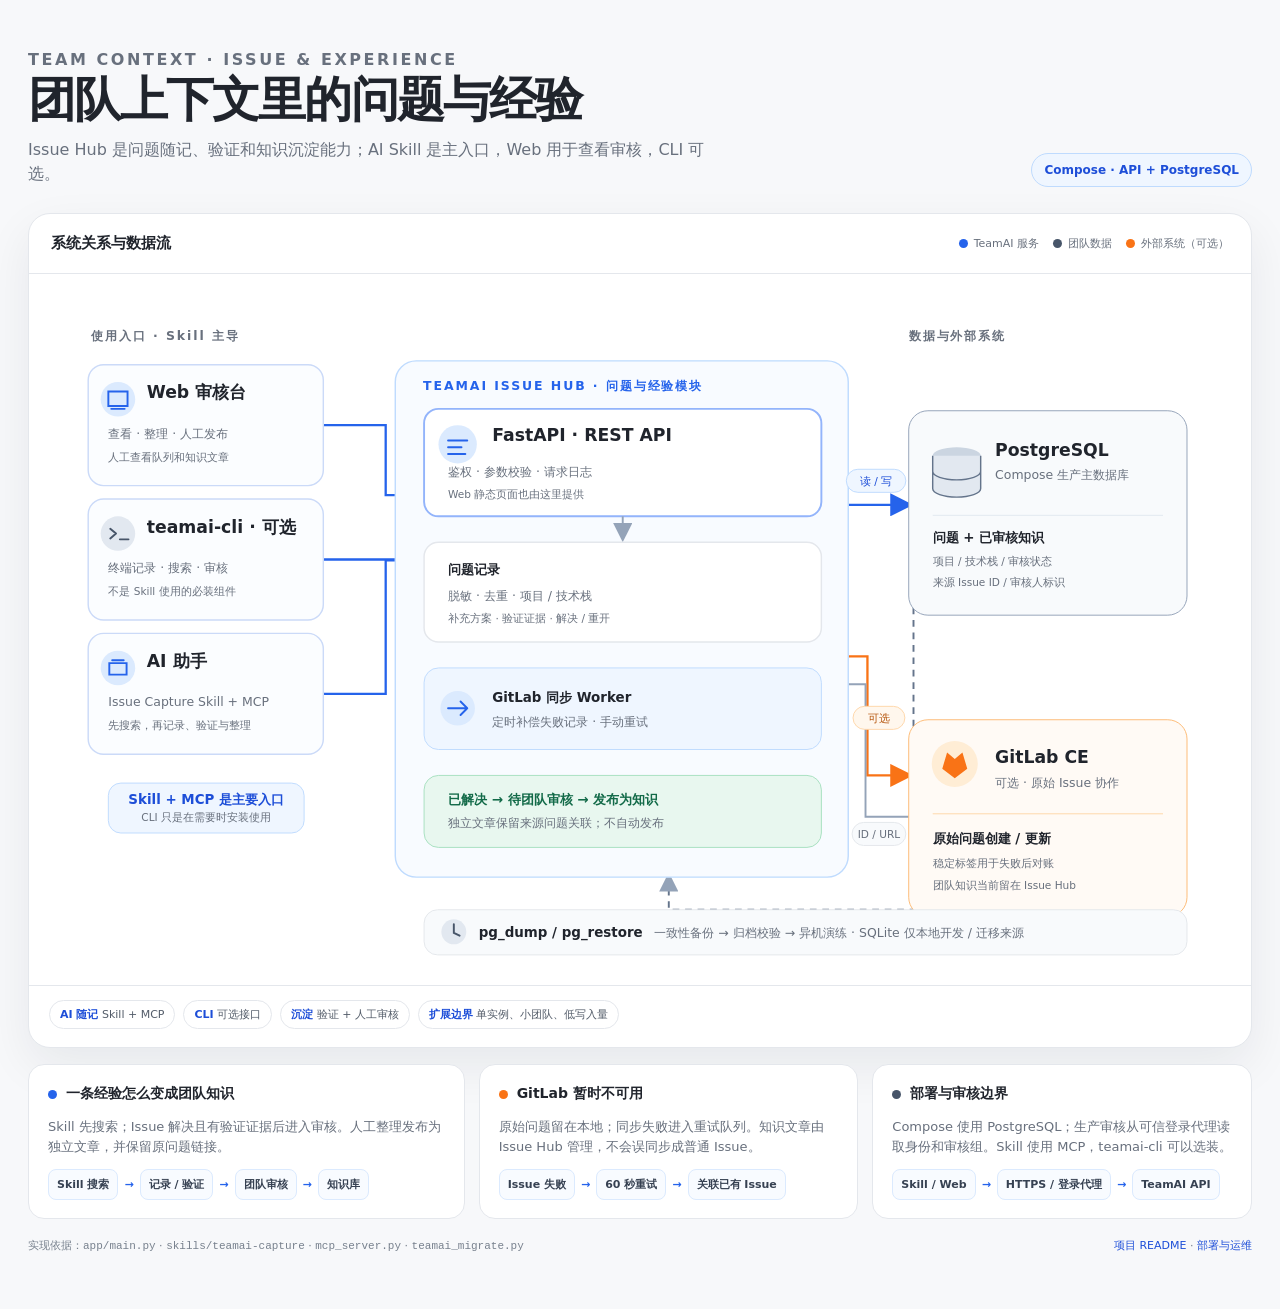
==== ARCHITECTURE.html @ 87b4b5ca "Implement private notes, PostgreSQL storage, and UI refresh" ====
<!doctype html>
<html lang="zh-CN">
<head>
  <meta charset="utf-8">
  <meta name="viewport" content="width=device-width, initial-scale=1">
  <meta name="theme-color" content="#f7f7f8">
  <title>TeamAI Issue Hub · 架构说明</title>
  <style>
    :root{color-scheme:light;--ink:#20242c;--muted:#68707d;--line:#e4e7ec;--paper:#fff;--canvas:#f7f8fa;--blue:#2563eb;--blue-dark:#1d4ed8;--blue-soft:#eff6ff;--cyan:#dff5ff;--green:#16855b;--green-soft:#e8f7ef;--shadow:0 18px 48px rgba(15,23,42,.07)}
    *{box-sizing:border-box}body{margin:0;background:var(--canvas);color:var(--ink);font:15px/1.55 Inter,ui-sans-serif,system-ui,-apple-system,"Segoe UI",sans-serif}.page{max-width:1320px;margin:auto;padding:36px 28px 54px}.hero{display:flex;align-items:flex-end;justify-content:space-between;gap:28px;margin-bottom:26px}.eyebrow{margin:0 0 8px;color:var(--blue);font-size:11px;font-weight:800;letter-spacing:.16em;text-transform:uppercase}.hero h1{margin:0;font-size:clamp(30px,4vw,48px);letter-spacing:-.04em;line-height:1.1}.hero p{max-width:680px;margin:12px 0 0;color:var(--muted);font-size:16px}.version{flex:none;border:1px solid #bfdbfe;border-radius:999px;background:var(--blue-soft);padding:7px 12px;color:var(--blue-dark);font-size:12px;font-weight:700}.diagram-shell{overflow:hidden;border:1px solid var(--line);border-radius:22px;background:var(--paper);box-shadow:var(--shadow)}.diagram-head{display:flex;align-items:center;justify-content:space-between;padding:18px 22px;border-bottom:1px solid var(--line)}.diagram-head h2{margin:0;font-size:15px}.legend{display:flex;flex-wrap:wrap;gap:14px;color:var(--muted);font-size:11px}.legend span{display:inline-flex;align-items:center;gap:6px}.dot{width:9px;height:9px;border-radius:50%;background:var(--blue)}.dot.db{background:#475569}.dot.external{background:#f97316}.svg-wrap{padding:12px 16px 8px;overflow-x:auto}.architecture{display:block;width:100%;height:auto;min-width:780px}.architecture text{font-family:Inter,ui-sans-serif,system-ui,-apple-system,"Segoe UI",sans-serif;fill:var(--ink)}.architecture .small{font-size:13px;fill:var(--muted)}.architecture .tiny{font-size:11px;fill:var(--muted)}.architecture .title{font-size:18px;font-weight:750}.architecture .label{font-size:14px;font-weight:700}.architecture .node{fill:#fff;stroke:var(--line);stroke-width:1.5}.architecture .client{fill:#fbfdff;stroke:#cbdaf8}.architecture .service{fill:#fff;stroke:#93b4fb;stroke-width:2}.architecture .database{fill:#f8fafc;stroke:#94a3b8}.architecture .gitlab{fill:#fffaf5;stroke:#fdba74}.architecture .subtle{fill:#f8fafc;stroke:var(--line)}.architecture .accent{fill:var(--blue-soft);stroke:#bfdbfe}.architecture .success{fill:var(--green-soft);stroke:#a7e0c0}.architecture .flow{fill:none;stroke:var(--blue);stroke-width:2.4;marker-end:url(#arrow)}.architecture .flow-muted{fill:none;stroke:#94a3b8;stroke-width:2;marker-end:url(#arrowMuted)}.architecture .flow-dash{fill:none;stroke:#64748b;stroke-width:2;stroke-dasharray:7 6;marker-end:url(#arrowMuted)}.architecture .optional{fill:none;stroke:#f97316;stroke-width:2.4;marker-end:url(#arrowOrange)}.architecture .icon-blue{fill:#dbeafe}.architecture .icon-slate{fill:#e2e8f0}.architecture .icon-orange{fill:#ffedd5}.architecture .icon-green{fill:#dcfce7}.diagram-foot{display:flex;flex-wrap:wrap;gap:8px;padding:14px 20px 18px;border-top:1px solid var(--line)}.tag{border:1px solid var(--line);border-radius:999px;background:#fff;padding:5px 10px;color:#535c69;font-size:11px}.tag strong{color:var(--blue-dark)}.support{display:grid;grid-template-columns:1.15fr 1fr 1fr;gap:14px;margin-top:16px}.card{min-height:130px;border:1px solid var(--line);border-radius:16px;background:#fff;padding:18px 19px}.card h3{display:flex;align-items:center;gap:9px;margin:0 0 12px;font-size:14px}.card p{margin:0;color:var(--muted);font-size:13px}.flowline{display:flex;align-items:center;gap:6px;margin-top:12px;color:#364152;font-size:11px;font-weight:650}.step{border:1px solid #dbeafe;border-radius:8px;background:#f8fbff;padding:6px 8px}.arrow{color:var(--blue);font-weight:800}.warning{color:#b45309}.fineprint{display:flex;justify-content:space-between;gap:16px;margin-top:18px;color:#77808d;font-size:11px}.fineprint a{color:var(--blue-dark);text-decoration:none}.fineprint a:hover{text-decoration:underline}
    @media(max-width:760px){.page{padding:24px 14px 36px}.hero{align-items:flex-start;flex-direction:column;gap:14px}.hero p{font-size:14px}.diagram-head{align-items:flex-start;flex-direction:column;gap:10px}.svg-wrap{padding:8px}.support{grid-template-columns:1fr}.card{min-height:unset}.fineprint{flex-direction:column}}
    @media(prefers-reduced-motion:reduce){*,*::before,*::after{scroll-behavior:auto!important;transition-duration:.01ms!important}}
  </style>
</head>
<body>
<main class="page">
  <header class="hero">
    <div><p class="eyebrow">TEAM CONTEXT · ISSUE & EXPERIENCE</p><h1>团队上下文里的问题与经验</h1><p>Issue Hub 是问题随记、验证和知识沉淀能力；AI Skill 是主入口，Web 用于查看审核，CLI 可选。</p></div>
    <span class="version">Compose · API + PostgreSQL</span>
  </header>

  <section class="diagram-shell" aria-labelledby="map-title">
    <div class="diagram-head"><h2 id="map-title">系统关系与数据流</h2><div class="legend"><span><i class="dot"></i>TeamAI 服务</span><span><i class="dot db"></i>团队数据</span><span><i class="dot external"></i>外部系统（可选）</span></div></div>
    <div class="svg-wrap">
      <svg class="architecture" viewBox="0 0 1240 720" role="img" aria-labelledby="svg-title svg-desc">
        <title id="svg-title">TeamAI Issue Hub 系统架构图</title>
        <desc id="svg-desc">Web、可选命令行和通过 Skill 使用 MCP 的 AI 助手访问 TeamAI Issue Hub API；Compose 团队部署由 PostgreSQL 保存问题和审核后的知识，可选同步原始 Issue 到 GitLab；PostgreSQL 通过 pg_dump 备份并由 pg_restore 校验与恢复。</desc>
        <defs>
          <marker id="arrow" markerWidth="10" markerHeight="10" refX="8" refY="5" orient="auto"><path d="M0 0 10 5 0 10z" fill="#2563eb"/></marker>
          <marker id="arrowMuted" markerWidth="10" markerHeight="10" refX="8" refY="5" orient="auto"><path d="M0 0 10 5 0 10z" fill="#94a3b8"/></marker>
          <marker id="arrowOrange" markerWidth="10" markerHeight="10" refX="8" refY="5" orient="auto"><path d="M0 0 10 5 0 10z" fill="#f97316"/></marker>
        </defs>

        <!-- flow paths behind nodes -->
        <path class="flow" d="M286 145 H355 V218 H405"/><path class="flow" d="M286 285 H370 V252 H405"/><path class="flow" d="M286 425 H355 V286 H405"/>
        <path class="flow" d="M815 228 H900"/><path class="optional" d="M815 386 H857 V510 H900"/>
        <path class="flow-muted" d="M900 553 H855 V415 H815"/>
        <path class="flow-dash" d="M905 335 V650 H650 V615"/>

        <!-- client group -->
        <text x="48" y="56" class="small" style="font-weight:800;letter-spacing:2px">使用入口 · Skill 主导</text>
        <rect x="45" y="82" width="245" height="126" rx="16" class="node client"/>
        <circle cx="76" cy="118" r="18" class="icon-blue"/><path d="M66 110h20v15H66zM69 128h14" fill="none" stroke="#2563eb" stroke-width="2" stroke-linecap="round"/>
        <text x="106" y="117" class="title">Web 审核台</text><text x="66" y="158" class="small">查看 · 整理 · 人工发布</text><text x="66" y="182" class="tiny">人工查看队列和知识文章</text>

        <rect x="45" y="222" width="245" height="126" rx="16" class="node client"/>
        <circle cx="76" cy="258" r="18" class="icon-slate"/><path d="m68 253 6 5-6 5m10 1h9" fill="none" stroke="#475569" stroke-width="2" stroke-linecap="round" stroke-linejoin="round"/>
        <text x="106" y="257" class="title">teamai-cli · 可选</text><text x="66" y="298" class="small">终端记录 · 搜索 · 审核</text><text x="66" y="322" class="tiny">不是 Skill 使用的必装组件</text>

        <rect x="45" y="362" width="245" height="126" rx="16" class="node client"/>
        <circle cx="76" cy="398" r="18" class="icon-blue"/><path d="M67 393h18v12H67zM70 390h12" fill="none" stroke="#2563eb" stroke-width="2" stroke-linecap="round"/>
        <text x="106" y="397" class="title">AI 助手</text><text x="66" y="438" class="small">Issue Capture Skill + MCP</text><text x="66" y="462" class="tiny">先搜索，再记录、验证与整理</text>

        <rect x="66" y="518" width="204" height="52" rx="13" class="accent"/>
        <text x="168" y="540" text-anchor="middle" class="label" style="fill:#1d4ed8">Skill + MCP 是主要入口</text><text x="168" y="558" text-anchor="middle" class="tiny">CLI 只是在需要时安装使用</text>

        <!-- TeamAI service boundary -->
        <rect x="365" y="78" width="472" height="538" rx="22" fill="#f8fbff" stroke="#bfdbfe" stroke-width="1.5"/>
        <text x="394" y="108" class="small" style="font-weight:800;letter-spacing:2px;fill:#2563eb">TEAMAI ISSUE HUB · 问题与经验模块</text>
        <rect x="395" y="128" width="414" height="112" rx="15" class="service"/>
        <circle cx="430" cy="165" r="20" class="icon-blue"/><path d="M420 161h20M420 168h14M420 175h18" stroke="#2563eb" stroke-width="2" stroke-linecap="round"/>
        <text x="466" y="162" class="title">FastAPI · REST API</text><text x="420" y="198" class="small">鉴权 · 参数校验 · 请求日志</text><text x="420" y="221" class="tiny">Web 静态页面也由这里提供</text>

        <path class="flow-muted" d="M602 240 V263"/>
        <rect x="395" y="267" width="414" height="104" rx="15" class="node"/>
        <text x="420" y="300" class="label">问题记录</text><text x="420" y="327" class="small">脱敏 · 去重 · 项目 / 技术栈</text><text x="420" y="350" class="tiny">补充方案 · 验证证据 · 解决 / 重开</text>

        <rect x="395" y="398" width="414" height="85" rx="15" class="accent"/>
        <circle cx="430" cy="440" r="18" class="icon-blue"/><path d="M420 440h20m-7-7 7 7-7 7" fill="none" stroke="#2563eb" stroke-width="2" stroke-linecap="round" stroke-linejoin="round"/>
        <text x="466" y="434" class="label">GitLab 同步 Worker</text><text x="466" y="459" class="small">定时补偿失败记录 · 手动重试</text>

        <rect x="395" y="510" width="414" height="75" rx="15" class="success"/>
        <text x="420" y="540" class="label" style="fill:#126a48">已解决 → 待团队审核 → 发布为知识</text><text x="420" y="564" class="small">独立文章保留来源问题关联；不自动发布</text>

        <!-- data systems -->
        <text x="900" y="56" class="small" style="font-weight:800;letter-spacing:2px">数据与外部系统</text>
        <rect x="900" y="130" width="290" height="213" rx="20" class="database"/>
        <ellipse cx="950" cy="177" rx="25" ry="9" fill="#cbd5e1"/><path d="M925 177v34c0 5 11 9 25 9s25-4 25-9v-34m-50 16c0 5 11 9 25 9s25-4 25-9" fill="#e2e8f0" stroke="#64748b" stroke-width="1.5"/>
        <text x="990" y="177" class="title">PostgreSQL</text><text x="990" y="201" class="small">Compose 生产主数据库</text>
        <line x1="925" y1="239" x2="1165" y2="239" stroke="#e2e8f0"/>
        <text x="925" y="267" class="label">问题 + 已审核知识</text><text x="925" y="291" class="tiny">项目 / 技术栈 / 审核状态</text><text x="925" y="313" class="tiny">来源 Issue ID / 审核人标识</text>
        <rect x="900" y="452" width="290" height="205" rx="20" class="gitlab"/>
        <circle cx="948" cy="498" r="24" class="icon-orange"/><path d="m935 503 5-17 8 7 8-7 5 17-13 10z" fill="#f97316"/>
        <text x="990" y="497" class="title">GitLab CE</text><text x="990" y="522" class="small">可选 · 原始 Issue 协作</text>
        <line x1="925" y1="550" x2="1165" y2="550" stroke="#fed7aa"/>
        <text x="925" y="580" class="label">原始问题创建 / 更新</text><text x="925" y="605" class="tiny">稳定标签用于失败后对账</text><text x="925" y="628" class="tiny">团队知识当前留在 Issue Hub</text>

        <!-- backup -->
        <rect x="395" y="650" width="795" height="47" rx="14" class="subtle"/>
        <circle cx="426" cy="673" r="13" class="icon-slate"/><path d="M426 665v9l6 3" fill="none" stroke="#475569" stroke-width="2" stroke-linecap="round"/>
        <text x="452" y="678" class="label">pg_dump / pg_restore</text><text x="635" y="678" class="small">一致性备份 → 归档校验 → 异机演练 · SQLite 仅本地开发 / 迁移来源</text>

        <!-- flow labels -->
        <rect x="835" y="191" width="62" height="24" rx="12" class="accent"/><text x="866" y="207" text-anchor="middle" class="tiny" style="fill:#1d4ed8">读 / 写</text>
        <rect x="842" y="438" width="54" height="24" rx="12" fill="#fff7ed" stroke="#fed7aa"/><text x="869" y="454" text-anchor="middle" class="tiny" style="fill:#b45309">可选</text>
        <rect x="841" y="559" width="56" height="24" rx="12" class="subtle"/><text x="869" y="575" text-anchor="middle" class="tiny">ID / URL</text>
      </svg>
    </div>
    <div class="diagram-foot"><span class="tag"><strong>AI 随记</strong> Skill + MCP</span><span class="tag"><strong>CLI</strong> 可选接口</span><span class="tag"><strong>沉淀</strong> 验证 + 人工审核</span><span class="tag"><strong>扩展边界</strong> 单实例、小团队、低写入量</span></div>
  </section>

  <section class="support" aria-label="关键流程补充">
    <article class="card"><h3><i class="dot"></i>一条经验怎么变成团队知识</h3><p>Skill 先搜索；Issue 解决且有验证证据后进入审核。人工整理发布为独立文章，并保留原问题链接。</p><div class="flowline"><span class="step">Skill 搜索</span><b class="arrow">→</b><span class="step">记录 / 验证</span><b class="arrow">→</b><span class="step">团队审核</span><b class="arrow">→</b><span class="step">知识库</span></div></article>
    <article class="card"><h3><i class="dot external"></i>GitLab 暂时不可用</h3><p>原始问题留在本地；同步失败进入重试队列。知识文章由 Issue Hub 管理，不会误同步成普通 Issue。</p><div class="flowline"><span class="step">Issue 失败</span><b class="arrow">→</b><span class="step">60 秒重试</span><b class="arrow">→</b><span class="step">关联已有 Issue</span></div></article>
    <article class="card"><h3><i class="dot db"></i>部署与审核边界</h3><p>Compose 使用 PostgreSQL；生产审核从可信登录代理读取身份和审核组。Skill 使用 MCP，teamai-cli 可以选装。</p><div class="flowline"><span class="step">Skill / Web</span><b class="arrow">→</b><span class="step">HTTPS / 登录代理</span><b class="arrow">→</b><span class="step">TeamAI API</span></div></article>
  </section>

  <footer class="fineprint"><span>实现依据：<code>app/main.py</code> · <code>skills/teamai-capture</code> · <code>mcp_server.py</code> · <code>teamai_migrate.py</code></span><span><a href="README.md">项目 README</a> · <a href="PRODUCTION.md">部署与运维</a></span></footer>
</main>
</body>
</html>
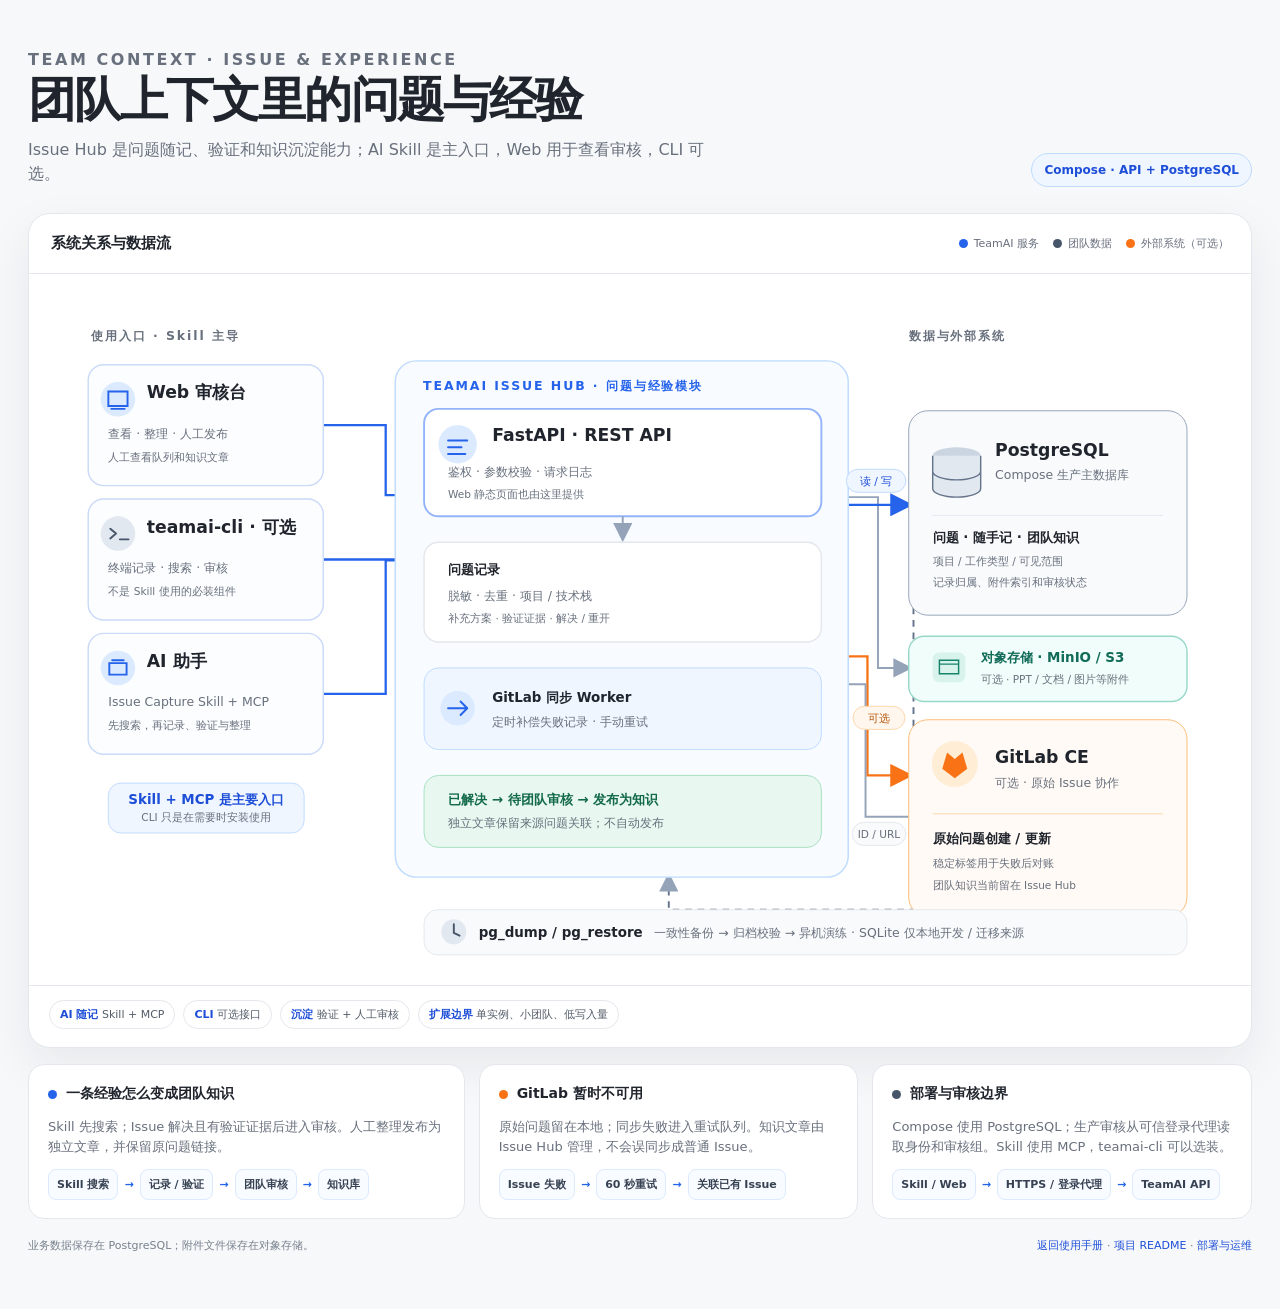
==== commit 0fa60c9f: "Add visual user handbook and architecture entry" ====
--- a/ARCHITECTURE.html
+++ b/ARCHITECTURE.html
@@ -33,6 +33,7 @@
 
         <!-- flow paths behind nodes -->
         <path class="flow" d="M286 145 H355 V218 H405"/><path class="flow" d="M286 285 H370 V252 H405"/><path class="flow" d="M286 425 H355 V286 H405"/>
+        <path class="flow-muted" d="M815 220 H868 V398 H900"/>
         <path class="flow" d="M815 228 H900"/><path class="optional" d="M815 386 H857 V510 H900"/>
         <path class="flow-muted" d="M900 553 H855 V415 H815"/>
         <path class="flow-dash" d="M905 335 V650 H650 V615"/>
@@ -78,7 +79,10 @@
         <ellipse cx="950" cy="177" rx="25" ry="9" fill="#cbd5e1"/><path d="M925 177v34c0 5 11 9 25 9s25-4 25-9v-34m-50 16c0 5 11 9 25 9s25-4 25-9" fill="#e2e8f0" stroke="#64748b" stroke-width="1.5"/>
         <text x="990" y="177" class="title">PostgreSQL</text><text x="990" y="201" class="small">Compose 生产主数据库</text>
         <line x1="925" y1="239" x2="1165" y2="239" stroke="#e2e8f0"/>
-        <text x="925" y="267" class="label">问题 + 已审核知识</text><text x="925" y="291" class="tiny">项目 / 技术栈 / 审核状态</text><text x="925" y="313" class="tiny">来源 Issue ID / 审核人标识</text>
+        <text x="925" y="267" class="label">问题 · 随手记 · 团队知识</text><text x="925" y="291" class="tiny">项目 / 工作类型 / 可见范围</text><text x="925" y="313" class="tiny">记录归属、附件索引和审核状态</text>
+        <rect x="900" y="365" width="290" height="68" rx="16" fill="#f0fdfa" stroke="#99d8c8" stroke-width="1.5"/>
+        <rect x="925" y="382" width="34" height="31" rx="7" fill="#d8f3eb"/><path d="M932 390h20v14h-20zM932 394h20" fill="none" stroke="#16836b" stroke-width="1.5"/>
+        <text x="975" y="392" class="label" style="fill:#116b58">对象存储 · MinIO / S3</text><text x="975" y="414" class="tiny">可选 · PPT / 文档 / 图片等附件</text>
         <rect x="900" y="452" width="290" height="205" rx="20" class="gitlab"/>
         <circle cx="948" cy="498" r="24" class="icon-orange"/><path d="m935 503 5-17 8 7 8-7 5 17-13 10z" fill="#f97316"/>
         <text x="990" y="497" class="title">GitLab CE</text><text x="990" y="522" class="small">可选 · 原始 Issue 协作</text>
@@ -105,7 +109,7 @@
     <article class="card"><h3><i class="dot db"></i>部署与审核边界</h3><p>Compose 使用 PostgreSQL；生产审核从可信登录代理读取身份和审核组。Skill 使用 MCP，teamai-cli 可以选装。</p><div class="flowline"><span class="step">Skill / Web</span><b class="arrow">→</b><span class="step">HTTPS / 登录代理</span><b class="arrow">→</b><span class="step">TeamAI API</span></div></article>
   </section>
 
-  <footer class="fineprint"><span>实现依据：<code>app/main.py</code> · <code>skills/teamai-capture</code> · <code>mcp_server.py</code> · <code>teamai_migrate.py</code></span><span><a href="README.md">项目 README</a> · <a href="PRODUCTION.md">部署与运维</a></span></footer>
+  <footer class="fineprint"><span>业务数据保存在 PostgreSQL；附件文件保存在对象存储。</span><span><a href="/web/manual.html">返回使用手册</a> · <a href="README.md">项目 README</a> · <a href="PRODUCTION.md">部署与运维</a></span></footer>
 </main>
 </body>
 </html>
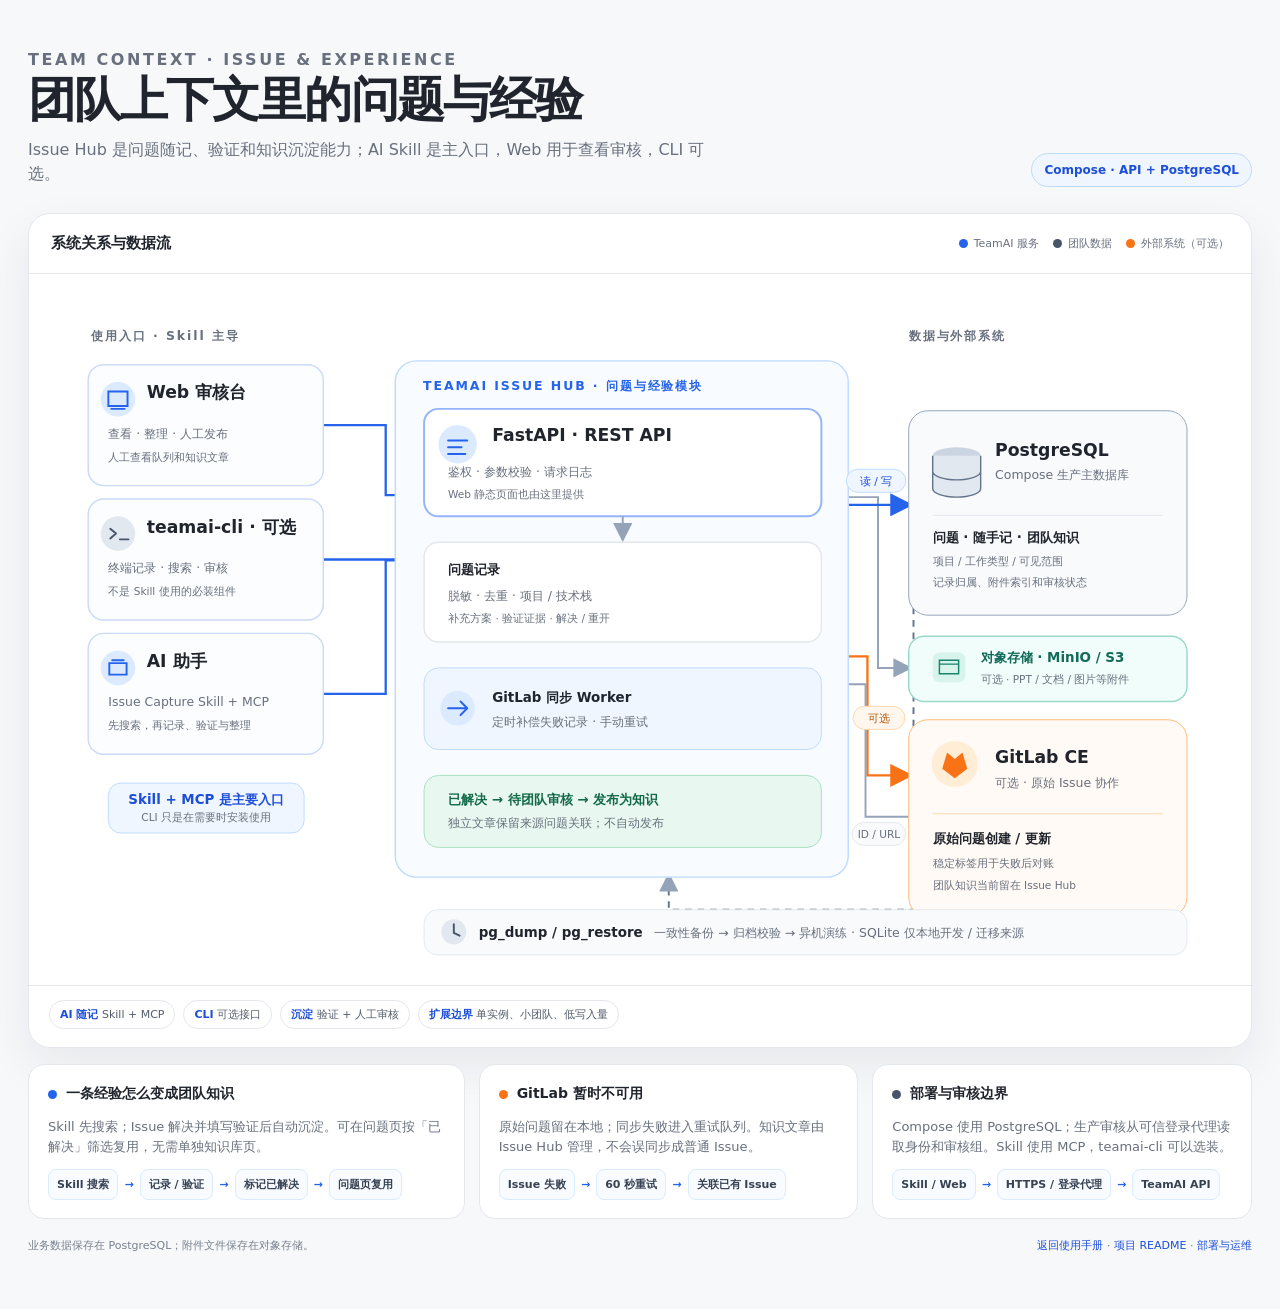
==== commit fcdb79e4: "Add CLI Issue Hub view hints and finish admin workspace updates. After note/issue/capture/resolve, t" ====
--- a/ARCHITECTURE.html
+++ b/ARCHITECTURE.html
@@ -104,7 +104,7 @@
   </section>
 
   <section class="support" aria-label="关键流程补充">
-    <article class="card"><h3><i class="dot"></i>一条经验怎么变成团队知识</h3><p>Skill 先搜索；Issue 解决且有验证证据后进入审核。人工整理发布为独立文章，并保留原问题链接。</p><div class="flowline"><span class="step">Skill 搜索</span><b class="arrow">→</b><span class="step">记录 / 验证</span><b class="arrow">→</b><span class="step">团队审核</span><b class="arrow">→</b><span class="step">知识库</span></div></article>
+    <article class="card"><h3><i class="dot"></i>一条经验怎么变成团队知识</h3><p>Skill 先搜索；Issue 解决并填写验证后自动沉淀。可在问题页按「已解决」筛选复用，无需单独知识库页。</p><div class="flowline"><span class="step">Skill 搜索</span><b class="arrow">→</b><span class="step">记录 / 验证</span><b class="arrow">→</b><span class="step">标记已解决</span><b class="arrow">→</b><span class="step">问题页复用</span></div></article>
     <article class="card"><h3><i class="dot external"></i>GitLab 暂时不可用</h3><p>原始问题留在本地；同步失败进入重试队列。知识文章由 Issue Hub 管理，不会误同步成普通 Issue。</p><div class="flowline"><span class="step">Issue 失败</span><b class="arrow">→</b><span class="step">60 秒重试</span><b class="arrow">→</b><span class="step">关联已有 Issue</span></div></article>
     <article class="card"><h3><i class="dot db"></i>部署与审核边界</h3><p>Compose 使用 PostgreSQL；生产审核从可信登录代理读取身份和审核组。Skill 使用 MCP，teamai-cli 可以选装。</p><div class="flowline"><span class="step">Skill / Web</span><b class="arrow">→</b><span class="step">HTTPS / 登录代理</span><b class="arrow">→</b><span class="step">TeamAI API</span></div></article>
   </section>
